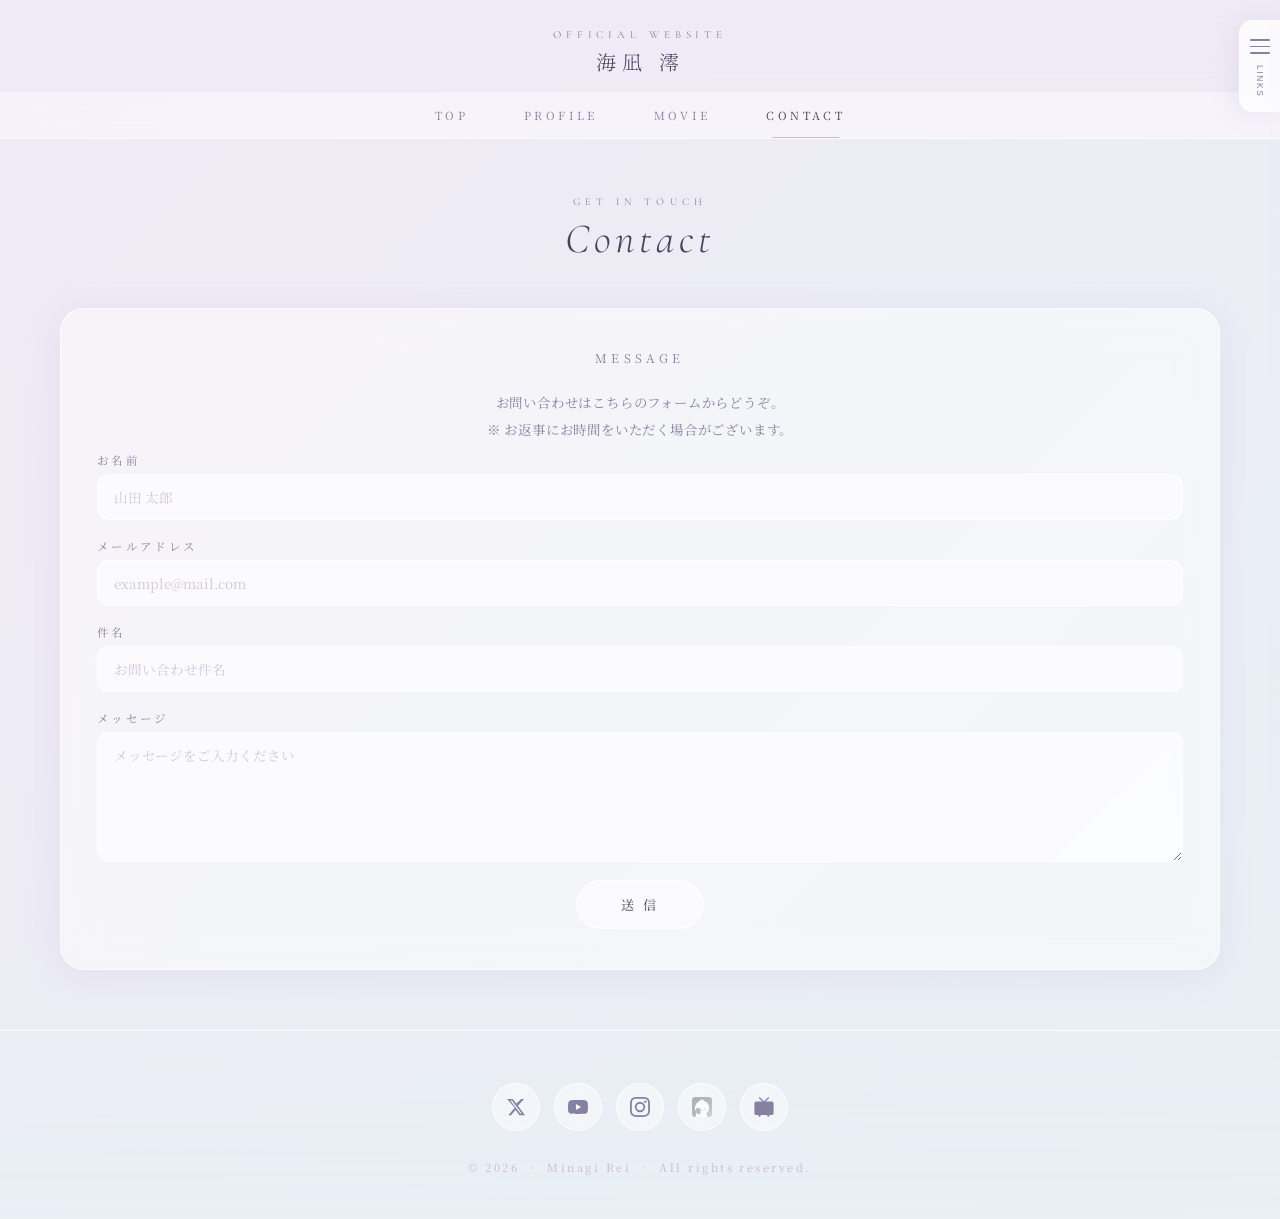
==== contact.html @ 18490e62 "Initial commit: 海凪 澪 official website Co-Authored-By: Claude Sonnet 4.6 <noreply@anthropic.com>" ====
<!DOCTYPE html>
<html lang="ja">
<head>
  <meta charset="UTF-8" />
  <meta name="viewport" content="width=device-width, initial-scale=1.0" />
  <title>Contact — 海凪 澪</title>
  <link rel="preconnect" href="https://fonts.googleapis.com" />
  <link rel="preconnect" href="https://fonts.gstatic.com" crossorigin />
  <link href="https://fonts.googleapis.com/css2?family=Noto+Serif+JP:wght@300;400&family=Cormorant+Garamond:ital,wght@0,300;1,300&display=swap" rel="stylesheet" />
  <link rel="stylesheet" href="css/style.css" />
</head>
<body>

  <header class="site-header">
    <div class="header-top" id="header-top">
      <p class="header-label">Official Website</p>
      <p class="header-name">海凪 澪</p>
    </div>
    <nav class="header-nav" id="header-nav">
      <ul>
        <li><a href="index.html">Top</a></li>
        <li><a href="profile.html">Profile</a></li>
        <li><a href="movie.html">Movie</a></li>
        <li><a href="contact.html" class="active">Contact</a></li>
      </ul>
    </nav>
  </header>

  <div class="petals" id="petals"></div>

  <div class="wrapper">

    <div class="page-hero">
      <p class="page-hero-label">Get in Touch</p>
      <h1 class="page-hero-title">Contact</h1>
    </div>

    <div class="card">
      <p class="section-title">Message</p>
      <p class="contact-note">
        お問い合わせはこちらのフォームからどうぞ。<br />
        ※ お返事にお時間をいただく場合がございます。
      </p>
      <!-- ★ action属性にFormspreeなどのエンドポイントを設定してください -->
      <form class="contact-form" action="#" method="post">
        <div class="form-group">
          <label for="name">お名前</label>
          <input type="text" id="name" name="name" required placeholder="山田 太郎" />
        </div>
        <div class="form-group">
          <label for="email">メールアドレス</label>
          <input type="email" id="email" name="email" required placeholder="example@mail.com" />
        </div>
        <div class="form-group">
          <label for="subject">件名</label>
          <input type="text" id="subject" name="subject" placeholder="お問い合わせ件名" />
        </div>
        <div class="form-group">
          <label for="message">メッセージ</label>
          <textarea id="message" name="message" rows="5" required placeholder="メッセージをご入力ください"></textarea>
        </div>
        <button type="submit" class="form-submit">送 信</button>
      </form>
    </div>

  </div>

  <footer class="site-footer">
    <div class="footer-sns">
      <a class="footer-sns-btn x" href="https://x.com/minagi_rei_" target="_blank" rel="noopener" aria-label="X"><svg width="20" height="20" viewBox="0 0 24 24" fill="currentColor"><path d="M18.244 2.25h3.308l-7.227 8.26 8.502 11.24H16.17l-4.714-6.231-5.401 6.231H2.748l7.73-8.835L1.254 2.25H8.08l4.253 5.622 5.91-5.622Zm-1.161 17.52h1.833L7.084 4.126H5.117Z"/></svg></a>
      <a class="footer-sns-btn yt" href="https://www.youtube.com/@minagi_rei" target="_blank" rel="noopener" aria-label="YouTube"><svg width="20" height="20" viewBox="0 0 24 24" fill="currentColor"><path d="M23.498 6.186a3.016 3.016 0 0 0-2.122-2.136C19.505 3.545 12 3.545 12 3.545s-7.505 0-9.377.505A3.017 3.017 0 0 0 .502 6.186C0 8.07 0 12 0 12s0 3.93.502 5.814a3.016 3.016 0 0 0 2.122 2.136c1.871.505 9.376.505 9.376.505s7.505 0 9.377-.505a3.015 3.015 0 0 0 2.122-2.136C24 15.93 24 12 24 12s0-3.93-.502-5.814zM9.545 15.568V8.432L15.818 12l-6.273 3.568z"/></svg></a>
      <a class="footer-sns-btn ig" href="https://www.instagram.com/minagi_rei_" target="_blank" rel="noopener" aria-label="Instagram"><svg width="20" height="20" viewBox="0 0 24 24" fill="currentColor"><path d="M12 2.163c3.204 0 3.584.012 4.85.07 3.252.148 4.771 1.691 4.919 4.919.058 1.265.069 1.645.069 4.849 0 3.205-.012 3.584-.069 4.849-.149 3.225-1.664 4.771-4.919 4.919-1.266.058-1.644.07-4.85.07-3.204 0-3.584-.012-4.849-.07-3.26-.149-4.771-1.699-4.919-4.92-.058-1.265-.07-1.644-.07-4.849 0-3.204.013-3.583.07-4.849.149-3.227 1.664-4.771 4.919-4.919 1.266-.057 1.645-.069 4.849-.069zM12 0C8.741 0 8.333.014 7.053.072 2.695.272.273 2.69.073 7.052.014 8.333 0 8.741 0 12c0 3.259.014 3.668.072 4.948.2 4.358 2.618 6.78 6.98 6.98C8.333 23.986 8.741 24 12 24c3.259 0 3.668-.014 4.948-.072 4.354-.2 6.782-2.618 6.979-6.98.059-1.28.073-1.689.073-4.948 0-3.259-.014-3.667-.072-4.947-.196-4.354-2.617-6.78-6.979-6.98C15.668.014 15.259 0 12 0zm0 5.838a6.162 6.162 0 1 0 0 12.324 6.162 6.162 0 0 0 0-12.324zM12 16a4 4 0 1 1 0-8 4 4 0 0 1 0 8zm6.406-11.845a1.44 1.44 0 1 0 0 2.881 1.44 1.44 0 0 0 0-2.881z"/></svg></a>
      <a class="footer-sns-btn tc" href="https://twitcasting.tv/c:minagi_rei915" target="_blank" rel="noopener" aria-label="ツイキャス"><img src="images/twitcasting.png" width="20" height="20" alt="ツイキャス" style="object-fit:contain;" /></a>
      <a class="footer-sns-btn nn" href="https://www.nicovideo.jp/user/your_id" target="_blank" rel="noopener" aria-label="ニコニコ"><svg width="20" height="20" viewBox="0 0 24 24" fill="currentColor"><path d="M.4787 7.534v12.1279A2.0213 2.0213 0 0 0 2.5 21.6832h2.3888l1.323 2.0948a.4778.4778 0 0 0 .4043.2205.4778.4778 0 0 0 .441-.2205l1.323-2.0948h6.9828l1.323 2.0948a.4778.4778 0 0 0 .441.2205c.1838 0 .3308-.0735.4043-.2205l1.323-2.0948h2.6462a2.0213 2.0213 0 0 0 2.0213-2.0213V7.5339a2.0213 2.0213 0 0 0-2.0213-1.9845h-7.681l4.4468-4.4469L17.1637 0l-5.1452 5.1452L6.8 0 5.6973 1.1025l4.4102 4.4102H2.5367a2.0213 2.0213 0 0 0-2.058 2.058z"/></svg></a>
    </div>
    <p class="footer-copy">&copy; 2026 &nbsp;·&nbsp; Minagi Rei &nbsp;·&nbsp; All rights reserved.</p>
  </footer>

  <div id="sidebar-overlay" class="sidebar-overlay"></div>
  <aside id="sidebar" class="sidebar" aria-hidden="true">
    <button id="sidebar-close" class="sidebar-close" aria-label="閉じる"><span></span><span></span></button>
    <p class="sidebar-title">Menu</p>
    <nav class="sidebar-page-nav">
      <a class="sidebar-page-link" href="index.html">Top</a>
      <a class="sidebar-page-link" href="profile.html">Profile</a>
      <a class="sidebar-page-link" href="movie.html">Movie</a>
      <a class="sidebar-page-link active" href="contact.html">Contact</a>
    </nav>
    <p class="sidebar-title">Links</p>
    <div class="sidebar-icons">
      <a class="sidebar-icon-btn x" href="https://x.com/minagi_rei_" target="_blank" rel="noopener" aria-label="X"><svg width="20" height="20" viewBox="0 0 24 24" fill="currentColor"><path d="M18.244 2.25h3.308l-7.227 8.26 8.502 11.24H16.17l-4.714-6.231-5.401 6.231H2.748l7.73-8.835L1.254 2.25H8.08l4.253 5.622 5.91-5.622Zm-1.161 17.52h1.833L7.084 4.126H5.117Z"/></svg></a>
      <a class="sidebar-icon-btn yt" href="https://www.youtube.com/@minagi_rei" target="_blank" rel="noopener" aria-label="YouTube"><svg width="20" height="20" viewBox="0 0 24 24" fill="currentColor"><path d="M23.498 6.186a3.016 3.016 0 0 0-2.122-2.136C19.505 3.545 12 3.545 12 3.545s-7.505 0-9.377.505A3.017 3.017 0 0 0 .502 6.186C0 8.07 0 12 0 12s0 3.93.502 5.814a3.016 3.016 0 0 0 2.122 2.136c1.871.505 9.376.505 9.376.505s7.505 0 9.377-.505a3.015 3.015 0 0 0 2.122-2.136C24 15.93 24 12 24 12s0-3.93-.502-5.814zM9.545 15.568V8.432L15.818 12l-6.273 3.568z"/></svg></a>
      <a class="sidebar-icon-btn ig" href="https://www.instagram.com/minagi_rei_" target="_blank" rel="noopener" aria-label="Instagram"><svg width="20" height="20" viewBox="0 0 24 24" fill="currentColor"><path d="M12 2.163c3.204 0 3.584.012 4.85.07 3.252.148 4.771 1.691 4.919 4.919.058 1.265.069 1.645.069 4.849 0 3.205-.012 3.584-.069 4.849-.149 3.225-1.664 4.771-4.919 4.919-1.266.058-1.644.07-4.85.07-3.204 0-3.584-.012-4.849-.07-3.26-.149-4.771-1.699-4.919-4.92-.058-1.265-.07-1.644-.07-4.849 0-3.204.013-3.583.07-4.849.149-3.227 1.664-4.771 4.919-4.919 1.266-.057 1.645-.069 4.849-.069zM12 0C8.741 0 8.333.014 7.053.072 2.695.272.273 2.69.073 7.052.014 8.333 0 8.741 0 12c0 3.259.014 3.668.072 4.948.2 4.358 2.618 6.78 6.98 6.98C8.333 23.986 8.741 24 12 24c3.259 0 3.668-.014 4.948-.072 4.354-.2 6.782-2.618 6.979-6.98.059-1.28.073-1.689.073-4.948 0-3.259-.014-3.667-.072-4.947-.196-4.354-2.617-6.78-6.979-6.98C15.668.014 15.259 0 12 0zm0 5.838a6.162 6.162 0 1 0 0 12.324 6.162 6.162 0 0 0 0-12.324zM12 16a4 4 0 1 1 0-8 4 4 0 0 1 0 8zm6.406-11.845a1.44 1.44 0 1 0 0 2.881 1.44 1.44 0 0 0 0-2.881z"/></svg></a>
      <a class="sidebar-icon-btn tc" href="https://twitcasting.tv/c:minagi_rei915" target="_blank" rel="noopener" aria-label="ツイキャス"><img src="images/twitcasting.png" width="20" height="20" alt="ツイキャス" style="object-fit:contain;" /></a>
      <a class="sidebar-icon-btn nn" href="https://www.nicovideo.jp/user/your_id" target="_blank" rel="noopener" aria-label="ニコニコ"><svg width="20" height="20" viewBox="0 0 24 24" fill="currentColor"><path d="M.4787 7.534v12.1279A2.0213 2.0213 0 0 0 2.5 21.6832h2.3888l1.323 2.0948a.4778.4778 0 0 0 .4043.2205.4778.4778 0 0 0 .441-.2205l1.323-2.0948h6.9828l1.323 2.0948a.4778.4778 0 0 0 .441.2205c.1838 0 .3308-.0735.4043-.2205l1.323-2.0948h2.6462a2.0213 2.0213 0 0 0 2.0213-2.0213V7.5339a2.0213 2.0213 0 0 0-2.0213-1.9845h-7.681l4.4468-4.4469L17.1637 0l-5.1452 5.1452L6.8 0 5.6973 1.1025l4.4102 4.4102H2.5367a2.0213 2.0213 0 0 0-2.058 2.058z"/></svg></a>
    </div>
  </aside>
  <button id="sidebar-toggle" class="sidebar-toggle" aria-label="メニューを開く">
    <span class="ham-line"></span><span class="ham-line"></span><span class="ham-line"></span>
    <span class="ham-text">LINKS</span>
  </button>

  <script src="js/main.js"></script>
</body>
</html>
---- css/style.css ----
*, *::before, *::after {
  box-sizing: border-box;
  margin: 0;
  padding: 0;
}

:root {
  --bg-from: #f0eaf5;
  --bg-to: #e8f0f5;
  --glass-bg: rgba(255, 255, 255, 0.45);
  --glass-border: rgba(255, 255, 255, 0.7);
  --text-main: #4a4060;
  --text-sub: #8880a0;
  --accent: #c9b8d8;
  --accent-hover: #b8a0cc;
  --nav-height: 48px;
}

html {
  scroll-behavior: smooth;
}

body {
  min-height: 100vh;
  background: linear-gradient(135deg, var(--bg-from) 0%, var(--bg-to) 100%);
  font-family: 'Noto Serif JP', serif;
  color: var(--text-main);
  overflow-x: hidden;
  position: relative;
}

/* ── ヘッダー ── */
.site-header {
  position: relative;
  z-index: 100;
}

.header-top {
  padding: 28px 24px 16px;
  text-align: center;
  background: linear-gradient(180deg, var(--bg-from) 0%, rgba(240, 234, 245, 0.6) 100%);
  backdrop-filter: blur(8px);
  -webkit-backdrop-filter: blur(8px);
}

.header-label {
  font-family: 'Cormorant Garamond', serif;
  font-size: 0.68rem;
  letter-spacing: 0.45em;
  color: var(--text-sub);
  text-transform: uppercase;
  margin-bottom: 6px;
}

.header-name {
  font-family: 'Noto Serif JP', serif;
  font-size: 1.25rem;
  font-weight: 300;
  letter-spacing: 0.3em;
  color: var(--text-main);
}

.header-nav {
  position: sticky;
  top: 0;
  z-index: 200;
  background: rgba(248, 244, 252, 0.82);
  backdrop-filter: blur(20px);
  -webkit-backdrop-filter: blur(20px);
  border-bottom: 1px solid var(--glass-border);
  transition: box-shadow 0.3s ease;
}

.header-nav.scrolled {
  box-shadow: 0 2px 24px rgba(180, 160, 210, 0.2);
}

.header-nav ul {
  display: flex;
  justify-content: center;
  list-style: none;
  max-width: 680px;
  margin: 0 auto;
}

.header-nav ul li a {
  display: block;
  padding: 15px 28px;
  font-size: 0.7rem;
  letter-spacing: 0.3em;
  color: var(--text-sub);
  text-decoration: none;
  text-transform: uppercase;
  position: relative;
  transition: color 0.25s ease;
}

.header-nav ul li a::after {
  content: '';
  position: absolute;
  bottom: 0;
  left: 50%;
  transform: translateX(-50%);
  width: 0;
  height: 1px;
  background: var(--accent);
  transition: width 0.25s ease;
}

.header-nav ul li a:hover {
  color: var(--text-main);
}

.header-nav ul li a:hover::after {
  width: 50%;
}

/* ── 花びらアニメーション ── */
.petals {
  position: fixed;
  inset: 0;
  pointer-events: none;
  z-index: 0;
  overflow: hidden;
}

.petal {
  position: absolute;
  top: -60px;
  width: 10px;
  height: 10px;
  border-radius: 50% 0 50% 0;
  opacity: 0;
  animation: fall linear infinite;
}

@keyframes fall {
  0%   { transform: translateY(0) rotate(0deg);   opacity: 0; }
  10%  { opacity: 0.6; }
  90%  { opacity: 0.3; }
  100% { transform: translateY(105vh) rotate(360deg); opacity: 0; }
}

/* ── レイアウト ── */
.wrapper {
  position: relative;
  z-index: 1;
  margin: 0 auto;
  padding: 48px 60px 60px;
  display: flex;
  flex-direction: column;
  gap: 40px;
}

/* セクションのスクロール位置をナビ分オフセット */
#profile, #links, #videos {
  scroll-margin-top: calc(var(--nav-height) + 16px);
}

/* ── ガラスカード ── */
.card {
  background: var(--glass-bg);
  border: 1px solid var(--glass-border);
  border-radius: 24px;
  backdrop-filter: blur(18px);
  -webkit-backdrop-filter: blur(18px);
  box-shadow: 0 4px 32px rgba(180, 160, 210, 0.18);
  padding: 40px 36px;
  animation: fadeUp 0.8s ease both;
}

@keyframes fadeUp {
  from { opacity: 0; transform: translateY(24px); }
  to   { opacity: 1; transform: translateY(0); }
}

.card:nth-child(2) { animation-delay: 0.15s; }
.card:nth-child(3) { animation-delay: 0.3s; }

/* ── プロフィール ── */
.profile {
  display: flex;
  flex-direction: column;
  align-items: center;
  gap: 20px;
  text-align: center;
}

.avatar-wrap {
  position: relative;
  width: 120px;
  height: 120px;
}

.avatar-wrap::before {
  content: '';
  position: absolute;
  inset: -6px;
  border-radius: 50%;
  background: conic-gradient(from 0deg, #d8c8e8, #c8d8e8, #e8c8d0, #d8c8e8);
  animation: spin 8s linear infinite;
  opacity: 0.6;
}

@keyframes spin { to { transform: rotate(360deg); } }

.avatar {
  position: relative;
  width: 120px;
  height: 120px;
  border-radius: 50%;
  object-fit: cover;
  border: 3px solid white;
  background: linear-gradient(135deg, #e0d0f0, #d0e0f0);
  display: flex;
  align-items: center;
  justify-content: center;
  font-size: 48px;
  overflow: hidden;
}

.name {
  font-family: 'Noto Serif JP', serif;
  font-size: 2rem;
  font-weight: 300;
  letter-spacing: 0.2em;
  color: var(--text-main);
}

.name-roman {
  font-family: 'Cormorant Garamond', serif;
  font-size: 0.85rem;
  font-style: italic;
  letter-spacing: 0.25em;
  color: var(--text-sub);
  margin-top: 6px;
}

.bio {
  font-size: 0.9rem;
  line-height: 2;
  color: var(--text-sub);
  letter-spacing: 0.06em;
  max-width: 400px;
}

.divider {
  width: 40px;
  height: 1px;
  background: linear-gradient(90deg, transparent, var(--accent), transparent);
  margin: 0 auto;
}

/* ── プロフィール内SNSアイコン ── */
.profile-sns {
  display: flex;
  justify-content: center;
  gap: 12px;
  flex-wrap: wrap;
}

.profile-sns-btn {
  width: 44px;
  height: 44px;
  border-radius: 50%;
  background: rgba(255, 255, 255, 0.5);
  border: 1px solid var(--glass-border);
  display: flex;
  align-items: center;
  justify-content: center;
  text-decoration: none;
  color: var(--text-sub);
  transition: all 0.25s ease;
}

.profile-sns-btn:hover {
  background: rgba(255, 255, 255, 0.82);
  border-color: var(--accent);
  color: var(--text-main);
  transform: translateY(-2px);
  box-shadow: 0 6px 20px rgba(180, 160, 210, 0.25);
}

.profile-sns-btn img {
  width: 18px;
  height: 18px;
  object-fit: contain;
  filter: grayscale(1) opacity(0.55);
  transition: filter 0.25s ease;
}

.profile-sns-btn:hover img {
  filter: grayscale(1) opacity(0.8);
}

/* ── SNSボタン ── */
.section-title {
  font-size: 0.75rem;
  letter-spacing: 0.35em;
  color: var(--text-sub);
  text-transform: uppercase;
  text-align: center;
  margin-bottom: 24px;
}

.sns-grid {
  display: grid;
  grid-template-columns: repeat(auto-fit, minmax(140px, 1fr));
  gap: 12px;
}

.sns-btn {
  display: flex;
  align-items: center;
  justify-content: center;
  gap: 8px;
  padding: 13px 16px;
  border-radius: 50px;
  border: 1px solid var(--glass-border);
  background: rgba(255, 255, 255, 0.5);
  color: var(--text-main);
  font-family: 'Noto Serif JP', serif;
  font-size: 0.82rem;
  letter-spacing: 0.08em;
  text-decoration: none;
  cursor: pointer;
  transition: all 0.25s ease;
  white-space: nowrap;
}

.sns-btn:hover {
  background: rgba(255, 255, 255, 0.75);
  border-color: var(--accent);
  transform: translateY(-2px);
  box-shadow: 0 6px 20px rgba(180, 160, 210, 0.25);
  color: #6050a0;
}

.sns-btn svg { flex-shrink: 0; }

.sns-btn.x svg      { color: #000; }
.sns-btn.yt svg     { color: #ff0000; }
.sns-btn.ig svg     { color: #c13584; }
.sns-btn.nn svg     { color: #e6001f; }

/* ── YouTube埋め込み ── */
.yt-grid {
  display: flex;
  flex-direction: column;
  gap: 20px;
}

.yt-embed-wrap {
  position: relative;
  width: 100%;
  padding-top: 56.25%;
  border-radius: 16px;
  overflow: hidden;
  box-shadow: 0 4px 24px rgba(150, 130, 180, 0.2);
}

.yt-embed-wrap iframe {
  position: absolute;
  inset: 0;
  width: 100%;
  height: 100%;
  border: none;
}

.yt-caption {
  font-size: 0.8rem;
  color: var(--text-sub);
  text-align: center;
  letter-spacing: 0.1em;
  margin-top: 6px;
}

/* ── YouTube セクション区切り ── */
.yt-divider {
  height: 1px;
  background: linear-gradient(90deg, transparent, var(--accent), transparent);
  margin: 24px 0;
}

/* ── YouTube 動画グリッド ── */
.yt-video-grid {
  display: grid;
  grid-template-columns: repeat(2, 1fr);
  gap: 20px;
}

.yt-video-main {
  grid-column: span 2;
}

/* ── YouTube サムネタブ ── */
.yt-tabs {
  display: grid;
  grid-template-columns: repeat(4, 1fr);
  gap: 8px;
  margin-top: 16px;
  padding-top: 16px;
  border-top: 1px solid var(--glass-border);
  overflow-x: auto;
  scroll-snap-type: x mandatory;
  -webkit-overflow-scrolling: touch;
}

.yt-tab {
  scroll-snap-align: start;
  border: 2px solid transparent;
  border-radius: 8px;
  overflow: hidden;
  background: none;
  padding: 0;
  cursor: pointer;
  transition: border-color 0.2s ease, box-shadow 0.2s ease, opacity 0.2s ease;
  opacity: 0.6;
}

.yt-tab:hover {
  opacity: 0.9;
  border-color: var(--accent);
}

.yt-tab.active {
  border-color: var(--accent);
  box-shadow: 0 0 0 1px var(--accent);
  opacity: 1;
}

.yt-tab img {
  width: 100%;
  display: block;
  aspect-ratio: 16 / 9;
  object-fit: cover;
}

/* ── フッター ── */
.site-footer {
  position: relative;
  z-index: 1;
  text-align: center;
  padding: 52px 24px 44px;
  background: linear-gradient(0deg, rgba(232, 240, 245, 0.8) 0%, transparent 100%);
  border-top: 1px solid var(--glass-border);
}

.footer-sns {
  display: flex;
  justify-content: center;
  align-items: center;
  gap: 14px;
  margin-bottom: 28px;
  flex-wrap: wrap;
}

.footer-sns-btn {
  display: flex;
  align-items: center;
  justify-content: center;
  width: 48px;
  height: 48px;
  border-radius: 50%;
  background: var(--glass-bg);
  border: 1px solid var(--glass-border);
  text-decoration: none;
  transition: all 0.25s ease;
  backdrop-filter: blur(12px);
  -webkit-backdrop-filter: blur(12px);
}

.footer-sns-btn:hover {
  background: rgba(255, 255, 255, 0.78);
  border-color: var(--accent);
  transform: translateY(-3px);
  box-shadow: 0 8px 24px rgba(180, 160, 210, 0.28);
}

.footer-sns-btn svg { color: var(--text-sub); }

.footer-sns-btn:hover svg { color: var(--text-main); }

.footer-sns-btn img {
  width: 20px;
  height: 20px;
  object-fit: contain;
  filter: grayscale(1) opacity(0.55);
  transition: filter 0.25s ease;
}

.footer-sns-btn:hover img { filter: grayscale(1) opacity(0.8); }

.footer-copy {
  font-size: 0.7rem;
  letter-spacing: 0.22em;
  color: var(--accent);
}

/* ── サイドバートグルボタン ── */
.sidebar-toggle {
  position: fixed;
  right: 0;
  top: 20px;
  z-index: 500;
  display: flex;
  flex-direction: column;
  align-items: center;
  gap: 5px;
  padding: 18px 10px 14px;
  background: rgba(255, 255, 255, 0.72);
  backdrop-filter: blur(16px);
  -webkit-backdrop-filter: blur(16px);
  border: 1px solid var(--glass-border);
  border-right: none;
  border-radius: 14px 0 0 14px;
  cursor: pointer;
  box-shadow: -4px 0 24px rgba(180, 160, 210, 0.18);
  transition: background 0.25s ease, box-shadow 0.25s ease;
}

.sidebar-toggle:hover {
  background: rgba(255, 255, 255, 0.9);
  box-shadow: -6px 0 28px rgba(180, 160, 210, 0.28);
}

.ham-line {
  display: block;
  width: 20px;
  height: 1.5px;
  background: var(--text-sub);
  border-radius: 2px;
  transition: transform 0.3s ease, opacity 0.3s ease;
  transform-origin: center;
}

.sidebar-toggle.open .ham-line:nth-child(1) { transform: translateY(6.5px) rotate(45deg); }
.sidebar-toggle.open .ham-line:nth-child(2) { opacity: 0; transform: scaleX(0); }
.sidebar-toggle.open .ham-line:nth-child(3) { transform: translateY(-6.5px) rotate(-45deg); }

.ham-text {
  font-size: 0.52rem;
  letter-spacing: 0.2em;
  color: var(--text-sub);
  writing-mode: vertical-rl;
  margin-top: 6px;
}

/* ── サイドバー ── */
.sidebar-overlay {
  position: fixed;
  inset: 0;
  z-index: 600;
  background: rgba(74, 64, 96, 0.25);
  backdrop-filter: blur(4px);
  -webkit-backdrop-filter: blur(4px);
  opacity: 0;
  pointer-events: none;
  transition: opacity 0.35s ease;
}

.sidebar-overlay.open {
  opacity: 1;
  pointer-events: all;
}

.sidebar {
  position: fixed;
  top: 0;
  right: -320px;
  width: 280px;
  height: 100%;
  z-index: 700;
  background: rgba(248, 244, 252, 0.94);
  backdrop-filter: blur(28px);
  -webkit-backdrop-filter: blur(28px);
  border-left: 1px solid var(--glass-border);
  box-shadow: -8px 0 40px rgba(150, 130, 180, 0.2);
  display: flex;
  flex-direction: column;
  padding: 56px 32px 40px;
  transition: right 0.38s cubic-bezier(0.4, 0, 0.2, 1);
}

.sidebar.open {
  right: 0;
}

.sidebar-close {
  position: absolute;
  top: 20px;
  right: 20px;
  width: 36px;
  height: 36px;
  background: none;
  border: none;
  cursor: pointer;
  display: flex;
  flex-direction: column;
  align-items: center;
  justify-content: center;
  gap: 0;
  padding: 0;
}

.sidebar-close span {
  display: block;
  width: 20px;
  height: 1.5px;
  background: var(--text-sub);
  border-radius: 2px;
}

.sidebar-close span:nth-child(1) { transform: translateY(0.75px) rotate(45deg); }
.sidebar-close span:nth-child(2) { transform: translateY(-0.75px) rotate(-45deg); }

.sidebar-title {
  font-family: 'Cormorant Garamond', serif;
  font-size: 0.65rem;
  letter-spacing: 0.45em;
  color: var(--text-sub);
  text-transform: uppercase;
  margin-bottom: 14px;
  padding-bottom: 10px;
  border-bottom: 1px solid var(--glass-border);
}

/* ページ内ナビ */
.sidebar-page-nav {
  display: flex;
  flex-direction: column;
  gap: 4px;
  margin-bottom: 28px;
}

.sidebar-page-link {
  display: block;
  padding: 10px 14px;
  border-radius: 10px;
  color: var(--text-sub);
  text-decoration: none;
  font-size: 0.78rem;
  letter-spacing: 0.2em;
  text-transform: uppercase;
  transition: all 0.2s ease;
}

.sidebar-page-link:hover {
  background: rgba(255, 255, 255, 0.65);
  color: var(--text-main);
  padding-left: 20px;
}

/* SNSアイコングリッド */
.sidebar-icons {
  display: flex;
  flex-wrap: wrap;
  gap: 10px;
  margin-bottom: 12px;
}

.sidebar-icon-btn {
  width: 48px;
  height: 48px;
  border-radius: 50%;
  background: rgba(255, 255, 255, 0.6);
  border: 1px solid var(--glass-border);
  display: flex;
  align-items: center;
  justify-content: center;
  text-decoration: none;
  transition: all 0.22s ease;
}

.sidebar-icon-btn:hover {
  background: rgba(255, 255, 255, 0.9);
  border-color: var(--accent);
  transform: translateY(-2px);
  box-shadow: 0 6px 16px rgba(180, 160, 210, 0.28);
}

.sidebar-icon-btn.x  svg { color: #000; }
.sidebar-icon-btn.yt svg { color: #ff0000; }
.sidebar-icon-btn.ig svg { color: #c13584; }
.sidebar-icon-btn.nn svg { color: #e6001f; }

/* ── アクティブナビ ── */
.header-nav ul li a.active {
  color: var(--text-main);
}
.header-nav ul li a.active::after {
  width: 50%;
}
.sidebar-page-link.active {
  background: rgba(255, 255, 255, 0.65);
  color: var(--text-main);
  padding-left: 20px;
}

/* ── ページヒーロー ── */
.page-hero {
  text-align: center;
  padding: 8px 0 4px;
  animation: fadeUp 0.6s ease both;
}
.page-hero-label {
  font-family: 'Cormorant Garamond', serif;
  font-size: 0.65rem;
  letter-spacing: 0.5em;
  color: var(--text-sub);
  text-transform: uppercase;
  margin-bottom: 6px;
}
.page-hero-title {
  font-family: 'Cormorant Garamond', serif;
  font-size: 2.6rem;
  font-weight: 300;
  font-style: italic;
  letter-spacing: 0.12em;
  color: var(--text-main);
}

/* ── プロフィール詳細 ── */
.profile-bio {
  font-size: 0.88rem;
  line-height: 2.1;
  color: var(--text-sub);
  letter-spacing: 0.07em;
  text-align: center;
}
.profile-detail {
  display: flex;
  flex-direction: column;
  gap: 0;
}
.profile-detail-row {
  display: grid;
  grid-template-columns: 90px 1fr;
  gap: 12px;
  padding: 12px 0;
  border-bottom: 1px solid var(--glass-border);
  font-size: 0.84rem;
}
.profile-detail-row:last-child { border-bottom: none; }
.profile-detail-label {
  font-size: 0.7rem;
  letter-spacing: 0.18em;
  color: var(--text-sub);
  padding-top: 2px;
}
.profile-detail-value {
  color: var(--text-main);
  letter-spacing: 0.05em;
  line-height: 1.8;
}

/* ── イベントリスト ── */
.event-list {
  display: flex;
  flex-direction: column;
  gap: 12px;
}
.event-item {
  display: grid;
  grid-template-columns: 88px 1fr auto;
  gap: 16px;
  align-items: center;
  padding: 16px 18px;
  border-radius: 14px;
  background: rgba(255, 255, 255, 0.5);
  border: 1px solid var(--glass-border);
  transition: all 0.22s ease;
}
.event-item:hover {
  background: rgba(255, 255, 255, 0.8);
  transform: translateX(4px);
}
.event-date {
  font-family: 'Cormorant Garamond', serif;
  font-size: 0.82rem;
  letter-spacing: 0.08em;
  color: var(--text-sub);
  line-height: 1.5;
}
.event-title {
  font-size: 0.88rem;
  letter-spacing: 0.06em;
  color: var(--text-main);
  margin-bottom: 3px;
}
.event-venue {
  font-size: 0.73rem;
  letter-spacing: 0.08em;
  color: var(--text-sub);
}
.event-ticket {
  font-size: 0.68rem;
  letter-spacing: 0.15em;
  color: var(--text-sub);
  text-decoration: none;
  border: 1px solid var(--glass-border);
  padding: 6px 12px;
  border-radius: 50px;
  white-space: nowrap;
  transition: all 0.2s ease;
}
.event-ticket:hover {
  border-color: var(--accent);
  color: var(--text-main);
}
.event-empty {
  text-align: center;
  font-size: 0.82rem;
  color: var(--text-sub);
  letter-spacing: 0.12em;
  padding: 32px 0;
}

/* ── コンタクトフォーム ── */
.contact-note {
  font-size: 0.84rem;
  line-height: 2;
  color: var(--text-sub);
  letter-spacing: 0.06em;
  text-align: center;
  margin-bottom: 8px;
}
.contact-form {
  display: flex;
  flex-direction: column;
  gap: 18px;
}
.form-group {
  display: flex;
  flex-direction: column;
  gap: 6px;
}
.form-group label {
  font-size: 0.72rem;
  letter-spacing: 0.2em;
  color: var(--text-sub);
}
.form-group input,
.form-group textarea {
  width: 100%;
  padding: 12px 16px;
  border-radius: 12px;
  border: 1px solid var(--glass-border);
  background: rgba(255, 255, 255, 0.6);
  font-family: 'Noto Serif JP', serif;
  font-size: 0.85rem;
  color: var(--text-main);
  outline: none;
  transition: border-color 0.2s ease, box-shadow 0.2s ease;
}
.form-group input:focus,
.form-group textarea:focus {
  border-color: var(--accent);
  box-shadow: 0 0 0 3px rgba(201, 184, 216, 0.2);
}
.form-group input::placeholder,
.form-group textarea::placeholder {
  color: var(--accent);
  opacity: 0.8;
}
.form-group textarea {
  resize: vertical;
  min-height: 130px;
}
.form-submit {
  align-self: center;
  padding: 14px 44px;
  border-radius: 50px;
  border: 1px solid var(--glass-border);
  background: rgba(255, 255, 255, 0.6);
  font-family: 'Noto Serif JP', serif;
  font-size: 0.82rem;
  letter-spacing: 0.22em;
  color: var(--text-main);
  cursor: pointer;
  transition: all 0.25s ease;
}
.form-submit:hover {
  background: rgba(255, 255, 255, 0.9);
  border-color: var(--accent);
  transform: translateY(-2px);
  box-shadow: 0 6px 20px rgba(180, 160, 210, 0.25);
}

/* ── レスポンシブ ── */
@media (max-width: 600px) {
  .header-nav { display: none; }
  .wrapper { padding: 32px 20px 48px; }
  .yt-video-grid { grid-template-columns: 1fr; }
  .yt-video-main { grid-column: span 1; }
}

@media (max-width: 480px) {
  .card { padding: 28px 20px; }
  .name { font-size: 1.6rem; }
  .footer-sns-btn { width: 44px; height: 44px; }
}
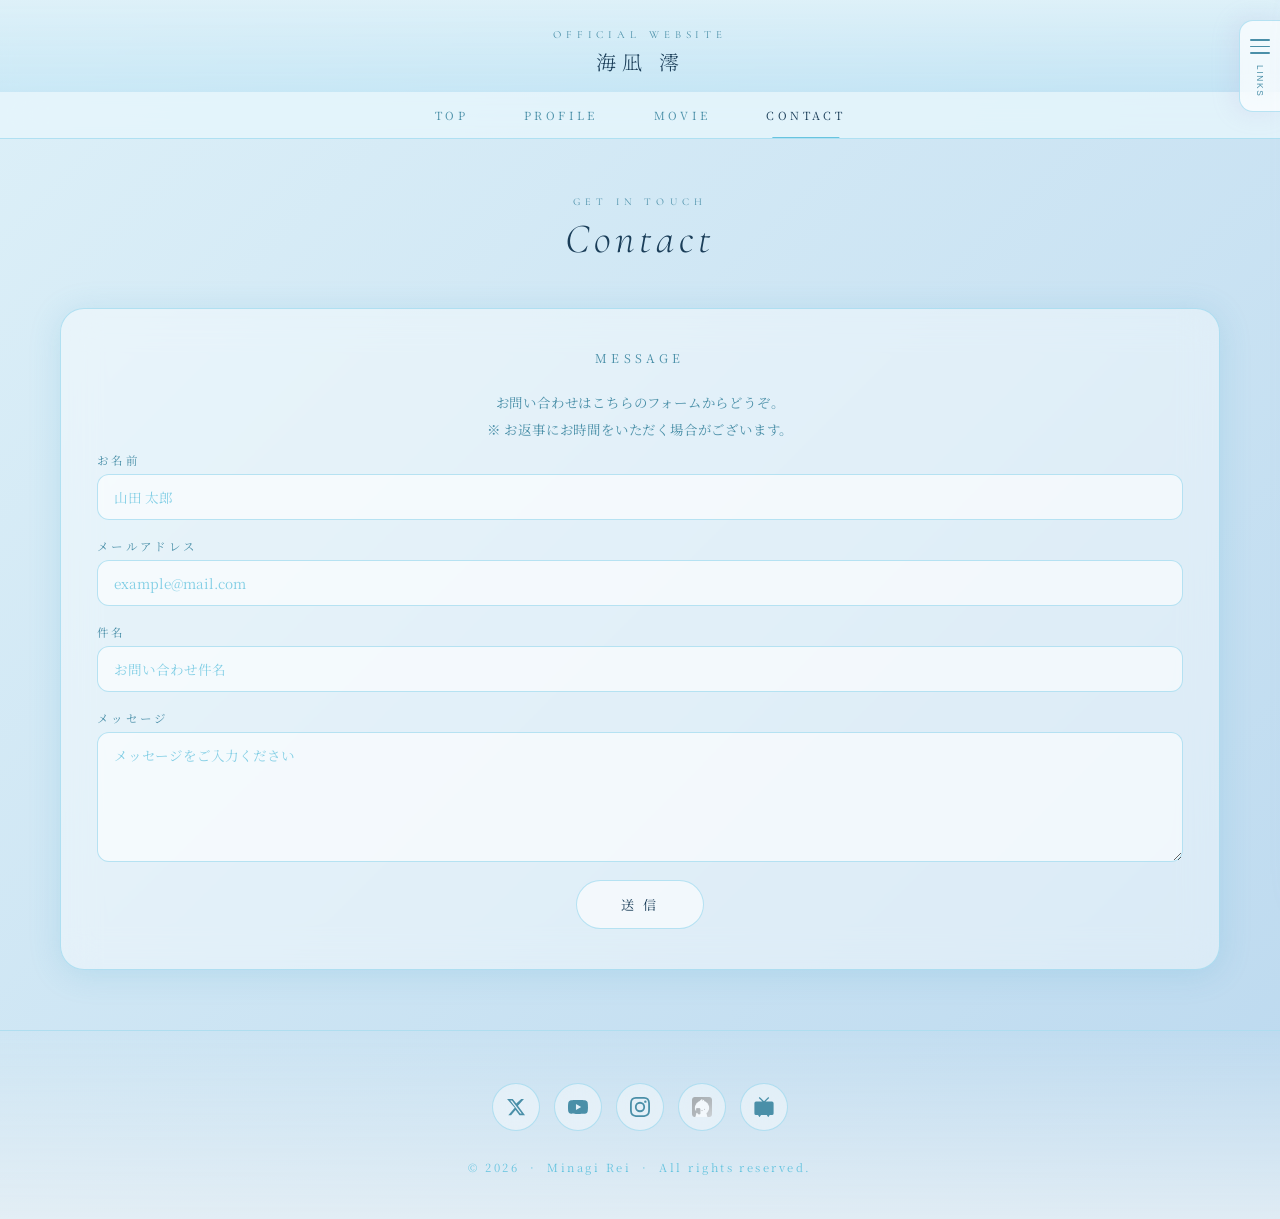
==== commit 9915f658: "Redesign to ocean/jellyfish theme; make header link to top - Color palette: lavender → ocean blue-te" ====
--- a/contact.html
+++ b/contact.html
@@ -13,8 +13,10 @@
 
   <header class="site-header">
     <div class="header-top" id="header-top">
-      <p class="header-label">Official Website</p>
-      <p class="header-name">海凪 澪</p>
+      <a href="index.html" class="header-top-link">
+        <p class="header-label">Official Website</p>
+        <p class="header-name">海凪 澪</p>
+      </a>
     </div>
     <nav class="header-nav" id="header-nav">
       <ul>
@@ -41,26 +43,39 @@
         お問い合わせはこちらのフォームからどうぞ。<br />
         ※ お返事にお時間をいただく場合がございます。
       </p>
-      <!-- ★ action属性にFormspreeなどのエンドポイントを設定してください -->
-      <form class="contact-form" action="#" method="post">
+      <iframe name="hidden_iframe" style="display:none;" aria-hidden="true"></iframe>
+      <p class="contact-success" id="contact-success" style="display:none;">
+        お問い合わせを受け付けました。ありがとうございます。
+      </p>
+      <form class="contact-form" id="contact-form"
+        action="https://docs.google.com/forms/d/e/1FAIpQLSeX87gOmguzm3ER0uTkp448-XUgyJXfmNsFyFkaa5voKKm0ZA/formResponse"
+        method="post" target="hidden_iframe">
         <div class="form-group">
           <label for="name">お名前</label>
-          <input type="text" id="name" name="name" required placeholder="山田 太郎" />
+          <input type="text" id="name" name="entry.669511016" required placeholder="山田 太郎" />
         </div>
         <div class="form-group">
           <label for="email">メールアドレス</label>
-          <input type="email" id="email" name="email" required placeholder="example@mail.com" />
+          <input type="email" id="email" name="entry.541590220" required placeholder="example@mail.com" />
         </div>
         <div class="form-group">
           <label for="subject">件名</label>
-          <input type="text" id="subject" name="subject" placeholder="お問い合わせ件名" />
+          <input type="text" id="subject" name="entry.194836503" placeholder="お問い合わせ件名" />
         </div>
         <div class="form-group">
           <label for="message">メッセージ</label>
-          <textarea id="message" name="message" rows="5" required placeholder="メッセージをご入力ください"></textarea>
+          <textarea id="message" name="entry.1609401059" rows="5" required placeholder="メッセージをご入力ください"></textarea>
         </div>
         <button type="submit" class="form-submit">送 信</button>
       </form>
+      <script>
+        document.getElementById('contact-form').addEventListener('submit', function () {
+          setTimeout(function () {
+            document.getElementById('contact-form').style.display = 'none';
+            document.getElementById('contact-success').style.display = 'block';
+          }, 500);
+        });
+      </script>
     </div>
 
   </div>
--- a/css/style.css
+++ b/css/style.css
@@ -5,14 +5,14 @@
 }
 
 :root {
-  --bg-from: #f0eaf5;
-  --bg-to: #e8f0f5;
-  --glass-bg: rgba(255, 255, 255, 0.45);
-  --glass-border: rgba(255, 255, 255, 0.7);
-  --text-main: #4a4060;
-  --text-sub: #8880a0;
-  --accent: #c9b8d8;
-  --accent-hover: #b8a0cc;
+  --bg-from: #ddf0f8;
+  --bg-to: #bcd9ef;
+  --glass-bg: rgba(255, 255, 255, 0.42);
+  --glass-border: rgba(140, 210, 235, 0.60);
+  --text-main: #1a3d58;
+  --text-sub: #4a8fa8;
+  --accent: #68c4df;
+  --accent-hover: #48aecf;
   --nav-height: 48px;
 }
 
@@ -38,10 +38,18 @@
 .header-top {
   padding: 28px 24px 16px;
   text-align: center;
-  background: linear-gradient(180deg, var(--bg-from) 0%, rgba(240, 234, 245, 0.6) 100%);
+  background: linear-gradient(180deg, var(--bg-from) 0%, rgba(190, 228, 245, 0.6) 100%);
   backdrop-filter: blur(8px);
   -webkit-backdrop-filter: blur(8px);
 }
+
+.header-top-link {
+  display: block;
+  text-decoration: none;
+  color: inherit;
+  transition: opacity 0.2s;
+}
+.header-top-link:hover { opacity: 0.75; }
 
 .header-label {
   font-family: 'Cormorant Garamond', serif;
@@ -64,7 +72,7 @@
   position: sticky;
   top: 0;
   z-index: 200;
-  background: rgba(248, 244, 252, 0.82);
+  background: rgba(230, 246, 252, 0.82);
   backdrop-filter: blur(20px);
   -webkit-backdrop-filter: blur(20px);
   border-bottom: 1px solid var(--glass-border);
@@ -126,19 +134,22 @@
 
 .petal {
   position: absolute;
-  top: -60px;
+  bottom: -80px;
   width: 10px;
   height: 10px;
-  border-radius: 50% 0 50% 0;
+  border-radius: 50%;
+  border: 1px solid rgba(140, 215, 240, 0.55);
   opacity: 0;
-  animation: fall linear infinite;
-}
-
-@keyframes fall {
-  0%   { transform: translateY(0) rotate(0deg);   opacity: 0; }
-  10%  { opacity: 0.6; }
-  90%  { opacity: 0.3; }
-  100% { transform: translateY(105vh) rotate(360deg); opacity: 0; }
+  animation: rise linear infinite;
+}
+
+@keyframes rise {
+  0%   { transform: translateY(0) translateX(0);         opacity: 0; }
+  8%   { opacity: 0.65; }
+  35%  { transform: translateY(-35vh) translateX(14px); }
+  65%  { transform: translateY(-65vh) translateX(-10px); }
+  92%  { opacity: 0.15; }
+  100% { transform: translateY(-112vh) translateX(4px);  opacity: 0; }
 }
 
 /* ── レイアウト ── */
@@ -164,7 +175,7 @@
   border-radius: 24px;
   backdrop-filter: blur(18px);
   -webkit-backdrop-filter: blur(18px);
-  box-shadow: 0 4px 32px rgba(180, 160, 210, 0.18);
+  box-shadow: 0 4px 32px rgba(60, 160, 200, 0.18);
   padding: 40px 36px;
   animation: fadeUp 0.8s ease both;
 }
@@ -356,7 +367,7 @@
   padding-top: 56.25%;
   border-radius: 16px;
   overflow: hidden;
-  box-shadow: 0 4px 24px rgba(150, 130, 180, 0.2);
+  box-shadow: 0 4px 24px rgba(60, 150, 195, 0.2);
 }
 
 .yt-embed-wrap iframe {
@@ -825,6 +836,14 @@
   text-align: center;
   margin-bottom: 8px;
 }
+.contact-success {
+  text-align: center;
+  padding: 32px 0;
+  font-size: 0.95rem;
+  color: var(--text-sub);
+  letter-spacing: 0.08em;
+}
+
 .contact-form {
   display: flex;
   flex-direction: column;
